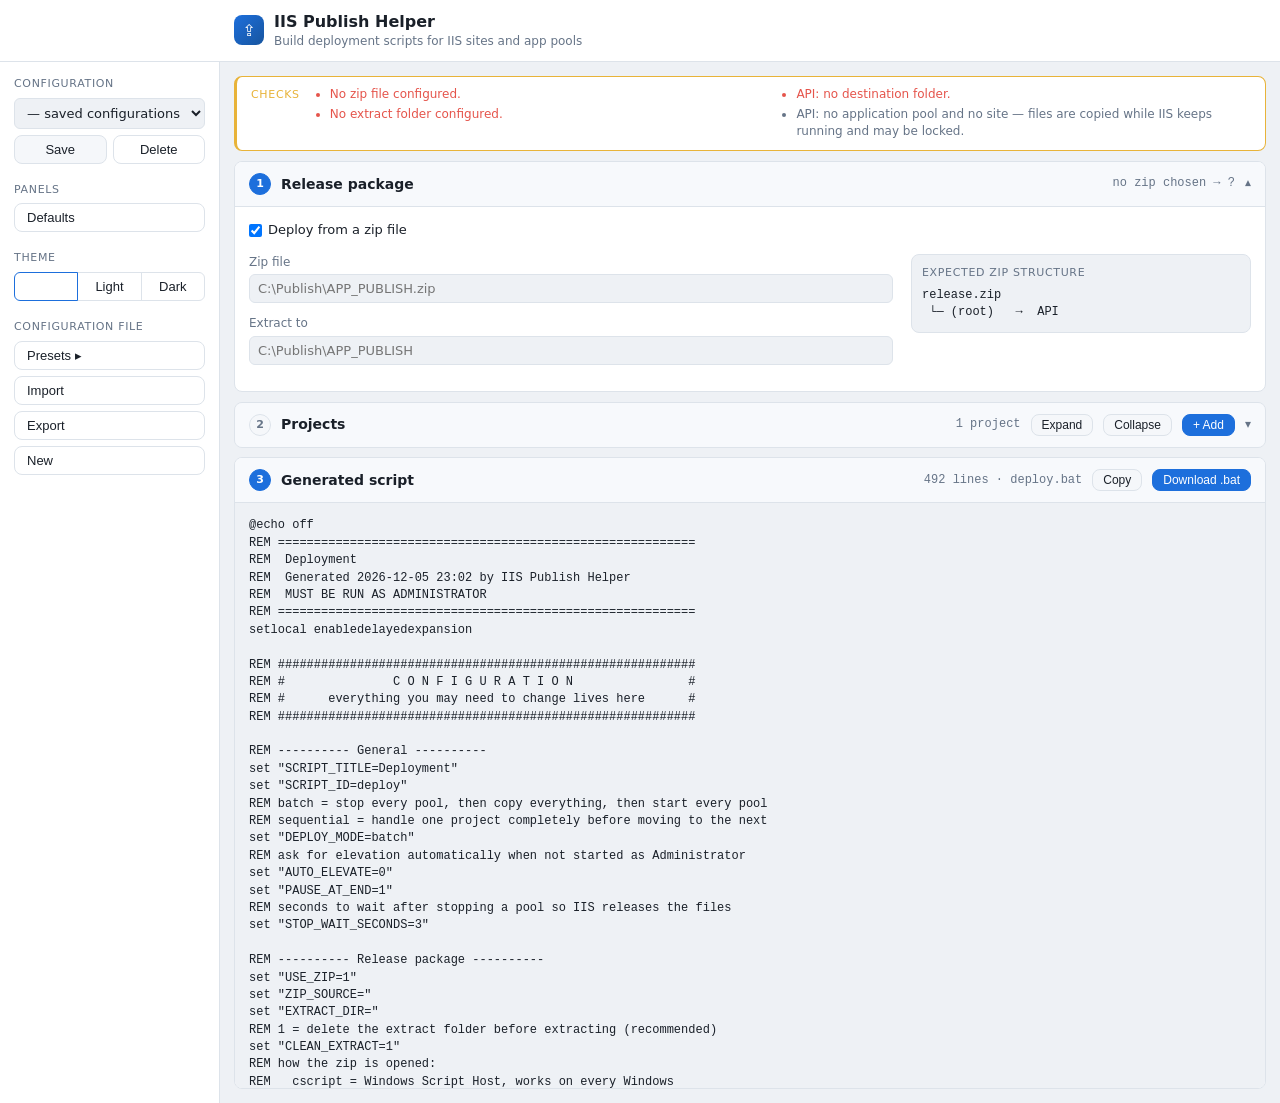
==== index.html @ c0751963 "Move the deployment order into Defaults Drop the standalone Settings step: the deployment order now " ====
<!DOCTYPE html>
<html lang="en">
<head>
<meta charset="utf-8">
<meta name="viewport" content="width=device-width, initial-scale=1">
<title>IIS Publish Helper</title>
<link rel="stylesheet" href="css/styles.css">
<script>
  /* pin the saved theme before first paint, so the page never flashes the other palette */
  try {
    var t = localStorage.getItem('iis-publish-helper.theme');
    if (t === 'light' || t === 'dark') document.documentElement.setAttribute('data-theme', t);
  } catch (e) { /* storage blocked: follow the OS */ }
</script>
</head>
<body>

<header class="topbar">
  <div class="brand">
    <span class="logo">⇪</span>
    <div>
      <h1>IIS Publish Helper</h1>
      <p class="sub">Build deployment scripts for IIS sites and app pools</p>
    </div>
  </div>
</header>

<div class="shell">

<aside class="sidebar">
  <nav class="side-actions">
    <div class="side-group">
      <span class="side-label">Configuration</span>
      <select id="savedSelect" title="Saved configurations">
        <option value="">— saved configurations —</option>
      </select>
      <div class="side-row">
        <button id="btnSave" class="btn">Save</button>
        <button id="btnDelete" class="btn ghost">Delete</button>
      </div>
    </div>

    <div class="side-group">
      <span class="side-label">Panels</span>
      <button id="btnDefaults" class="btn ghost side-btn" title="Show the rarely-changed values">Defaults</button>
    </div>

    <div class="side-group">
      <span class="side-label">Theme</span>
      <div class="side-row theme-switch" role="group" aria-label="Theme">
        <button class="btn ghost" data-theme-choice="system" title="Follow the Windows setting">System</button>
        <button class="btn ghost" data-theme-choice="light">Light</button>
        <button class="btn ghost" data-theme-choice="dark">Dark</button>
      </div>
    </div>

    <div class="side-group">
      <span class="side-label">Configuration file</span>
      <button id="btnPreset" class="btn ghost side-btn">Presets ▸</button>
      <button id="btnImport" class="btn ghost side-btn">Import</button>
      <button id="btnExportJson" class="btn ghost side-btn">Export</button>
      <button id="btnNew" class="btn ghost side-btn">New</button>
      <input type="file" id="fileImport" accept=".json,application/json" hidden>
    </div>
  </nav>
</aside>

<div id="presetMenu" class="menu" hidden></div>

<div class="content">

<div id="warningsCard" class="warnbar" hidden>
  <span class="warnbar-title">Checks</span>
  <ul id="warnings" class="warnings"></ul>
</div>

<main class="workspace">

<div class="steps">

  <!-- ----------------------------------------------- 1. package -->
  <details class="step" id="step-package" open>
    <summary class="step-head">
      <span class="step-num">1</span>
      <span class="step-title">Release package</span>
      <span class="step-sum" id="sum-package"></span>
      <span class="chev" aria-hidden="true">▾</span>
    </summary>
    <div class="step-body">
      <div class="checks">
        <label class="check"><input type="checkbox" data-bind="useZip"> Deploy from a zip file</label>
      </div>
      <div class="split cond-zip">
        <div class="grid">
          <label class="span-all">Zip file
            <input data-bind="zipSource" placeholder="C:\Publish\APP_PUBLISH.zip">
          </label>
          <label class="span-all">Extract to
            <input data-bind="extractDir" placeholder="C:\Publish\APP_PUBLISH">
          </label>
        </div>
        <div class="tree-wrap">
          <div class="tree-title">Expected zip structure</div>
          <pre id="zipTree" class="tree"></pre>
        </div>
      </div>
      <p class="cond-nozip note">Every project uses its own absolute source folder — no zip is unpacked.</p>
    </div>
  </details>

  <!-- ---------------------------------------------- 2. projects -->
  <details class="step" id="step-projects">
    <summary class="step-head">
      <span class="step-num">2</span>
      <span class="step-title">Projects</span>
      <span class="step-sum" id="sum-projects"></span>
      <button id="btnExpandAll" class="btn tiny" title="Open every project">Expand</button>
      <button id="btnCollapseAll" class="btn tiny" title="Close every project">Collapse</button>
      <button id="btnAddProjectTop" class="btn tiny primary">+ Add</button>
      <span class="chev" aria-hidden="true">▾</span>
    </summary>
    <div class="step-body">
      <div id="projects"></div>
      <button id="btnAddProject" class="btn add-wide">+ Add project</button>
    </div>
  </details>

  <!-- ------------------------------------------------- defaults -->
  <details class="step defaults" id="step-defaults" hidden>
    <summary class="step-head">
      <span class="step-num" aria-hidden="true">⚙</span>
      <span class="step-title">Defaults</span>
      <span class="step-sum" id="sum-defaults"></span>
      <span class="chev" aria-hidden="true">▾</span>
    </summary>
    <div class="step-body">
      <p class="note">Values that rarely change. They are part of the configuration and are saved and
        exported with it — this panel is simply out of the way until you need it.</p>

      <div class="checks">
        <label class="check"><input type="checkbox" data-bind="autoElevate"> Auto-elevate to Administrator</label>
        <label class="check"><input type="checkbox" data-bind="pauseAtEnd"> Pause at the end</label>
        <label class="check"><input type="checkbox" data-bind="logEnabled"> Write a log file</label>
        <label class="check cond-zip"><input type="checkbox" data-bind="cleanExtract">
          Empty the extract folder before extracting</label>
      </div>

      <div class="grid">
        <label>Deployment order
          <select data-bind="deployMode">
            <option value="batch">All projects at a time</option>
            <option value="sequential">One project at a time</option>
          </select>
        </label>
        <label>File name
          <div class="withsuffix">
            <input data-bind="scriptName" placeholder="deploy-actfms">
            <span class="suffix">.bat</span>
          </div>
        </label>
        <label>Title shown while running
          <input data-bind="title" placeholder="ACTFMS Deployment">
        </label>
        <label>Wait after stopping a pool <span class="hint-inline">seconds</span>
          <input type="number" min="0" max="120" data-bind="stopWait">
        </label>
        <label class="cond-zip">How the zip is unpacked
          <select data-bind="unzipMethod">
            <option value="cscript">cscript — Windows Script Host</option>
            <option value="tar">tar — Windows 10 1803 / Server 2019 and newer</option>
            <option value="7zip">7-Zip</option>
          </select>
        </label>
        <label class="cond-log">Log folder
          <input data-bind="logDir" placeholder="C:\Publish\_logs">
        </label>
      </div>

      <hr class="rule">

      <div class="checks">
        <label class="check"><input type="checkbox" data-bind="backupEnabled">
          Back up the destination folders before replacing files</label>
      </div>
      <div class="grid">
        <label class="cond-backup">Backup root folder
          <input data-bind="backupRoot" placeholder="C:\Publish\_backups">
        </label>
        <label class="cond-backup">Keep only the newest N runs <span class="hint-inline">0 = keep all</span>
          <input type="number" min="0" max="365" data-bind="backupKeep">
        </label>
        <label>Folder for the generated exclude lists
          <input data-bind="excludeDir" placeholder="C:\Publish\_excludes">
        </label>
      </div>
      <p class="note cond-backup">Each run writes
        <code>&lt;backup root&gt;\&lt;timestamp&gt;\&lt;project&gt;\&lt;folder&gt;</code> using robocopy.</p>
      <p class="note">The script writes one exclude list per project into the exclude folder at run time, so the
        .bat file stays self-contained. <strong>That path must not contain spaces</strong> — xcopy cannot quote it.</p>
    </div>
  </details>

</div><!-- /.steps -->

<!-- -------------------------------------------------- 3. script -->
<aside class="script-col">
  <section class="step pane" id="step-output">
    <div class="step-head static">
      <span class="step-num">3</span>
      <span class="step-title">Generated script</span>
      <span class="step-sum" id="sum-output"></span>
      <button id="btnCopy" class="btn tiny">Copy</button>
      <button id="btnDownload" class="btn tiny primary">Download .bat</button>
    </div>
    <div class="step-body no-pad">
      <pre id="output" class="output"></pre>
    </div>
  </section>
</aside>

</main>

</div><!-- /.content -->
</div><!-- /.shell -->

<template id="projectTemplate">
  <details class="project" open>
    <summary class="project-head">
      <span class="pnum"></span>
      <span class="pname"></span>
      <span class="pmeta"></span>
      <span class="pskip">skipped</span>
      <span class="project-tools">
        <button class="icon" data-act="up" title="Move up">↑</button>
        <button class="icon" data-act="down" title="Move down">↓</button>
        <button class="icon" data-act="dup" title="Duplicate">⧉</button>
        <button class="icon danger" data-act="del" title="Remove">✕</button>
      </span>
      <span class="chev" aria-hidden="true">▾</span>
    </summary>

    <div class="project-body">
      <div class="pcol">
        <div class="grid">
          <label>Project name
            <input data-bind="name" placeholder="API">
          </label>
          <label>Origin
            <select data-bind="sourceMode">
              <option value="zip">Folder inside the zip</option>
              <option value="abs">Absolute path</option>
            </select>
          </label>
        </div>
        <label>
          <input data-bind="sourceSub" class="src-zip" placeholder="ACTFMS_API">
          <input data-bind="sourceAbs" class="src-abs" placeholder="C:\builds\ACTFMS_API">
        </label>
        <p class="resolved">→ <span class="resolved-path"></span></p>

        <div class="label-row">
          <span class="lbl">Destination folders</span>
          <button class="btn tiny" data-act="addTarget">+ destination</button>
        </div>
        <div class="target-list"></div>
      </div>

      <div class="pcol">
        <div class="grid">
          <label>Application pool
            <input data-bind="pool" placeholder="MPSAPI">
          </label>
          <label>Site name <span class="hint-inline">optional</span>
            <input data-bind="site" placeholder="MPSAPI">
          </label>
        </div>
        <div class="checks">
          <label class="check"><input type="checkbox" data-bind="enabled"> Include in the script</label>
          <label class="check"><input type="checkbox" data-bind="backup"> Back up this project</label>
        </div>
        <label>Do not replace these files
          <textarea data-bind="keepText" rows="4" placeholder="appsettings.json&#10;web.config"></textarea>
        </label>
        <p class="note">One entry per line, matched by xcopy against the full source path — <code>web.config</code>
          also protects <code>sub\web.config</code>. Listed files are never copied, so a destination that does not
          have the file yet will not get one.</p>
      </div>
    </div>
  </details>
</template>

<template id="targetTemplate">
  <div class="target">
    <input data-bind="target" placeholder="C:\Team ACTFMS\Web services\MPSAPI">
    <button class="icon danger" data-act="delTarget" title="Remove destination">✕</button>
  </div>
</template>

<div id="toast" class="toast" hidden></div>

<script src="js/presets.js"></script>
<script src="js/generator.js"></script>
<script src="js/app.js"></script>
</body>
</html>
---- css/styles.css ----
:root {
  --bg: #0f1216;
  --panel: #161b22;
  --panel-2: #1c232c;
  --head: #1a212a;
  --line: #2a323d;
  --text: #dfe6ee;
  --muted: #a3afbd;
  --accent: #4f9cf9;
  --accent-2: #2f6fd0;
  --danger: #e5544b;
  --warn: #e8b339;
  --radius: 8px;
  --mono: "Cascadia Mono", Consolas, "SF Mono", Menlo, monospace;
  --wrap: 1700px;
  --side: 220px;
  color-scheme: dark;   /* native controls and scrollbars follow the palette */
}

/* light palette: follows the OS unless the theme switch pins one via html[data-theme] */
@media (prefers-color-scheme: light) {
  :root:not([data-theme="dark"]) {
    --bg: #eef1f5;
    --panel: #ffffff;
    --panel-2: #f5f7fa;
    --head: #f7f9fc;
    --line: #dde3ea;
    --text: #1a2029;
    --muted: #667487;
    --accent: #1d6fdc;
    --accent-2: #17559f;
    color-scheme: light;
  }
}
:root[data-theme="light"] {
  --bg: #eef1f5;
  --panel: #ffffff;
  --panel-2: #f5f7fa;
  --head: #f7f9fc;
  --line: #dde3ea;
  --text: #1a2029;
  --muted: #667487;
  --accent: #1d6fdc;
  --accent-2: #17559f;
  color-scheme: light;
}

* { box-sizing: border-box; }

/* an author `display` rule outranks the browser's [hidden] — put it back */
[hidden] { display: none !important; }

body {
  margin: 0;
  background: var(--bg);
  color: var(--text);
  font: 14px/1.45 "Segoe UI", system-ui, -apple-system, sans-serif;
}

h1 { margin: 0; font-size: 16px; font-weight: 600; }
code { font-family: var(--mono); font-size: .92em; background: var(--panel-2); padding: 1px 4px; border-radius: 4px; }

/* ---------------------------------------------------- topbar */
.topbar {
  display: flex; align-items: center;
  padding: 10px 0 10px var(--side);   /* clear the rail, so the brand sits over the content column */
  background: var(--panel);
  border-bottom: 1px solid var(--line);
  z-index: 30;
}
/* same box as .workspace: centred, capped at --wrap, 14px gutter — so both start on one x */
.brand {
  display: flex; align-items: center; gap: 10px;
  width: 100%; max-width: var(--wrap); margin: 0 auto; padding: 0 14px;
}
.logo {
  width: 30px; height: 30px; flex: none; display: grid; place-items: center;
  background: linear-gradient(135deg, var(--accent), var(--accent-2));
  color: #fff; border-radius: var(--radius); font-size: 16px;
}
.sub { margin: 0; font-size: 12px; color: var(--muted); }

/* ---------------------------------------------------- sidebar */
.shell { display: flex; align-items: stretch; }

.sidebar {
  flex: none; width: var(--side);
  padding: 14px;
  background: var(--panel);
  border-right: 1px solid var(--line);
  overflow-y: auto;
}

.side-actions { display: flex; flex-direction: column; gap: 18px; }
.side-group { display: flex; flex-direction: column; gap: 6px; }
.side-label {
  font-size: 11px; text-transform: uppercase; letter-spacing: .06em; color: var(--muted);
}
.side-row { display: flex; gap: 6px; }
.side-row .btn { flex: 1; }
.side-btn { text-align: left; }
.theme-switch { gap: 0; }
.theme-switch .btn { padding-left: 0; padding-right: 0; border-radius: 0; margin-left: -1px; }
.theme-switch .btn:first-child { border-radius: 6px 0 0 6px; margin-left: 0; }
.theme-switch .btn:last-child { border-radius: 0 6px 6px 0; }
.theme-switch .btn.primary, .theme-switch .btn:hover { position: relative; z-index: 1; }

.content { flex: 1; min-width: 0; display: flex; flex-direction: column; }

/* narrow windows: the rail folds back into a bar under the title */
@media (max-width: 900px) {
  .topbar { padding-left: 0; }        /* no rail to clear once it folds to the top */
  .shell { flex-direction: column; min-height: 0; }
  .sidebar {
    width: auto; padding: 10px 14px;
    border-right: none; border-bottom: 1px solid var(--line);
    display: flex; flex-wrap: wrap; align-items: center; gap: 10px 18px;
    overflow: visible;
  }
  .side-actions { flex-direction: row; flex-wrap: wrap; align-items: flex-end; gap: 10px 18px; }
  .side-group { flex-direction: row; align-items: center; }
  .side-label { display: none; }
  .side-btn { text-align: center; }
  #savedSelect { width: 190px; }
}

/* ---------------------------------------------------- controls */
.btn {
  border: 1px solid var(--line); background: var(--panel-2); color: var(--text);
  padding: 6px 12px; border-radius: var(--radius); cursor: pointer; font-size: 13px;
  white-space: nowrap;
}
.btn:hover { border-color: var(--accent); }
.btn.primary { background: var(--accent); border-color: var(--accent); color: #fff; }
.btn.primary:hover { background: var(--accent-2); }
.btn.ghost { background: transparent; }
.btn.tiny { padding: 3px 10px; font-size: 12px; }
.btn.add-wide {
  width: 100%; border-style: dashed; background: transparent; color: var(--muted);
  padding: 9px; margin-top: 4px;
}
.btn.add-wide:hover { color: var(--accent); border-color: var(--accent); }

.icon {
  border: 1px solid transparent; background: transparent; color: var(--muted);
  width: 26px; height: 26px; border-radius: 6px; cursor: pointer; line-height: 1;
}
.icon:hover { background: var(--panel); color: var(--text); border-color: var(--line); }
.icon.danger:hover { color: #fff; background: var(--danger); border-color: var(--danger); }

input, select, textarea {
  width: 100%; background: var(--bg); color: var(--text);
  border: 1px solid var(--line); border-radius: 6px; padding: 6px 8px;
  font-family: inherit; font-size: 13px;
}
input:focus, select:focus, textarea:focus { outline: none; border-color: var(--accent); }
textarea { font-family: var(--mono); resize: vertical; }
select { cursor: pointer; }

label { display: block; font-size: 12px; color: var(--muted); margin-bottom: 12px; }
label > input, label > select, label > textarea, label > .withsuffix { margin-top: 3px; }

.check { display: flex; align-items: center; gap: 6px; margin: 0; color: var(--text); font-size: 13px; cursor: pointer; }
.check input { width: auto; margin: 0; cursor: pointer; }
.checks { display: flex; flex-wrap: wrap; gap: 10px 22px; margin-bottom: 14px; }

.grid { display: grid; grid-template-columns: repeat(auto-fit, minmax(230px, 1fr)); gap: 0 16px; }
.grid .span-all { grid-column: 1 / -1; }
.hint-inline { color: var(--muted); font-weight: normal; text-transform: none; }
.note { font-size: 12px; color: var(--muted); margin: 2px 0 8px; }

.withsuffix { display: flex; align-items: center; }
.withsuffix input { border-top-right-radius: 0; border-bottom-right-radius: 0; }
.withsuffix .suffix {
  border: 1px solid var(--line); border-left: none; padding: 6px 8px; font-size: 13px;
  color: var(--muted); background: var(--panel-2); border-radius: 0 6px 6px 0;
}

/* ---------------------------------------------------- layout */
.workspace {
  display: grid;
  grid-template-columns: minmax(0, 1fr) minmax(440px, 44%);
  align-items: start;
  gap: 0 14px;
  padding: 14px;
  max-width: var(--wrap);
  margin: 0 auto;
}
/* the sidebar eats 220px, so the script column needs a wider window than the content alone */
@media (max-width: 1400px) {
  .workspace { grid-template-columns: 1fr; gap: 10px; }
}

/* two-column mode is an app shell: the window never scrolls, each column does */
@media (min-width: 1401px) {
  html, body { height: 100%; }
  body { display: flex; flex-direction: column; overflow: hidden; }
  .topbar { flex: none; }
  .shell { flex: 1; min-height: 0; }
  .content { min-height: 0; overflow: hidden; }
  .warnbar { flex: none; }
  .workspace {
    flex: 1; min-height: 0; overflow: hidden;
    align-items: stretch;
    grid-template-rows: minmax(0, 1fr);
  }
  .steps { min-height: 0; overflow-y: auto; padding-right: 6px; }
  .script-col { min-height: 0; }
  .pane { height: 100%; }
}

/* ---------------------------------------------------- steps */
.steps {
  display: flex; flex-direction: column; gap: 10px; min-width: 0;
  container: steps / inline-size;   /* the cards inside react to the column, not the window */
}

.step {
  flex: none;                   /* the column scrolls; cards must not be squeezed to fit it */
  background: var(--panel);
  border: 1px solid var(--line);
  border-radius: var(--radius);
  overflow: hidden;
}
.step[open] { border-color: var(--line); }

.step-head, .project-head {
  display: flex; align-items: center; gap: 10px;
  padding: 11px 14px; cursor: pointer; user-select: none;
  background: var(--head);
  list-style: none;
}
.step-head::-webkit-details-marker, .project-head::-webkit-details-marker { display: none; }
.step-head:hover, .project-head:hover { background: var(--panel-2); }
.step[open] > .step-head { border-bottom: 1px solid var(--line); }
.project[open] > .project-head { border-bottom: 1px solid var(--line); }

.step-num {
  width: 22px; height: 22px; flex: none; display: grid; place-items: center;
  border-radius: 50%; background: var(--panel-2); border: 1px solid var(--line);
  color: var(--muted); font-size: 11px; font-weight: 600;
}
.step[open] .step-num { background: var(--accent); border-color: var(--accent); color: #fff; }
.step-title { font-weight: 600; font-size: 14px; white-space: nowrap; }
.step-sum {
  color: var(--muted); font-size: 12px; font-family: var(--mono);
  margin-left: auto; overflow: hidden; text-overflow: ellipsis; white-space: nowrap;
  text-align: right;
}
.step-head .btn, .project-head .btn { flex: none; }
.chev { flex: none; color: var(--muted); font-size: 12px; transition: transform .18s ease; }
details[open] > summary > .chev { transform: rotate(180deg); }

.step.defaults { border-style: dashed; }
.step.defaults .step-num { background: var(--panel-2); border-color: var(--line); color: var(--muted); font-size: 13px; }
.rule { border: none; border-top: 1px solid var(--line); margin: 4px 0 14px; }

.step-body { padding: 14px; animation: reveal .18s ease-out; }
.step-body.no-pad { padding: 0; }
@keyframes reveal {
  from { opacity: 0; transform: translateY(-4px); }
  to   { opacity: 1; transform: none; }
}

.split { display: grid; grid-template-columns: minmax(0, 1fr) 340px; gap: 18px; align-items: start; }
@container steps (max-width: 780px) { .split { grid-template-columns: 1fr; } }

/* ---------------------------------------------------- zip tree */
.tree-wrap { background: var(--bg); border: 1px solid var(--line); border-radius: var(--radius); padding: 10px; }
.tree-title { font-size: 11px; text-transform: uppercase; letter-spacing: .06em; color: var(--muted); margin-bottom: 6px; }
.tree { font-family: var(--mono); font-size: 12px; margin: 0; white-space: pre; overflow-x: auto; }

/* ---------------------------------------------------- warnings */
.warnbar {
  display: flex; gap: 12px; align-items: baseline;
  margin: 14px auto -4px; padding: 9px 14px;
  width: calc(100% - 28px);
  max-width: calc(var(--wrap) - 28px);        /* lines up with .workspace minus its padding */
  background: var(--panel); border: 1px solid var(--warn); border-left-width: 3px;
  border-radius: var(--radius);
}
.warnbar-title { font-size: 11px; text-transform: uppercase; letter-spacing: .06em; color: var(--warn); flex: none; }
.warnings { margin: 0; padding-left: 18px; font-size: 12px; columns: 2; }
@media (max-width: 900px) { .warnings { columns: 1; } }
.warnings li { margin-bottom: 3px; break-inside: avoid; }
.warnings li.err { color: var(--danger); }
.warnings li.warn { color: var(--muted); }

/* ---------------------------------------------------- projects */
#projects { display: flex; flex-direction: column; gap: 8px; }

.project { flex: none; background: var(--panel); border: 1px solid var(--line); border-radius: var(--radius); overflow: hidden; }
.project.disabled { opacity: .6; }
.project-head { padding: 9px 12px; }

.pnum {
  width: 20px; height: 20px; flex: none; display: grid; place-items: center;
  border-radius: 5px; background: var(--panel-2); border: 1px solid var(--line);
  color: var(--muted); font-size: 11px;
}
.pname { font-weight: 600; font-size: 13px; white-space: nowrap; }
.pmeta {
  color: var(--muted); font-size: 12px; font-family: var(--mono);
  overflow: hidden; text-overflow: ellipsis; white-space: nowrap;
}
.pskip {
  display: none; font-size: 10px; text-transform: uppercase; letter-spacing: .05em;
  color: var(--warn); border: 1px solid var(--warn); border-radius: 10px; padding: 0 7px;
}
.project.disabled .pskip { display: inline-block; }
.project-tools { display: flex; gap: 2px; margin-left: auto; flex: none; }

.project-body { padding: 14px; display: grid; grid-template-columns: 1fr 1fr; gap: 0 22px; animation: reveal .18s ease-out; }
@container steps (max-width: 720px) { .project-body { grid-template-columns: 1fr; } }
.pcol { min-width: 0; }

.resolved { font-family: var(--mono); font-size: 12px; color: var(--muted); margin: -8px 0 12px; word-break: break-all; }
.label-row { display: flex; align-items: center; justify-content: space-between; margin-bottom: 5px; }
.lbl { font-size: 12px; color: var(--muted); }
.target { display: flex; gap: 6px; align-items: center; margin-bottom: 6px; }

/* mode-dependent visibility */
.project[data-mode="zip"] .src-abs { display: none; }
.project[data-mode="abs"] .src-zip { display: none; }

/* ---------------------------------------------------- output */
.script-col { min-width: 0; }

/* the script pane never folds and never scrolls the page — only its own body scrolls */
.pane { display: flex; flex-direction: column; }
.pane .step-head.static { cursor: default; }
.pane .step-head.static:hover { background: var(--head); }
.pane .step-num { background: var(--accent); border-color: var(--accent); color: #fff; }
.pane > .step-head { border-bottom: 1px solid var(--line); }
.pane > .step-body { min-height: 0; flex: 1; display: flex; animation: none; }

@media (max-width: 1400px) {
  .pane > .step-body { display: block; }
}

.output {
  font-family: var(--mono); font-size: 12px; line-height: 1.45;
  background: var(--bg); margin: 0; padding: 14px; flex: 1; min-width: 0;
  overflow: auto; max-height: 65vh; white-space: pre; tab-size: 4;
}
.pane .output { max-height: none; }
@media (max-width: 1400px) { .pane .output { max-height: 65vh; } }

/* ---------------------------------------------------- menu + toast */
.menu {
  position: fixed; z-index: 40; background: var(--panel); border: 1px solid var(--line);
  border-radius: var(--radius); padding: 4px; min-width: 240px; box-shadow: 0 10px 28px rgba(0,0,0,.4);
}
.menu button {
  display: block; width: 100%; text-align: left; background: transparent; border: none;
  color: var(--text); padding: 7px 10px; border-radius: 6px; cursor: pointer; font-size: 13px;
}
.menu button:hover { background: var(--panel-2); }
.menu .menu-hint { display: block; font-size: 11px; color: var(--muted); }

.toast {
  position: fixed; bottom: 18px; left: 50%; transform: translateX(-50%);
  background: var(--panel); border: 1px solid var(--accent); color: var(--text);
  padding: 8px 16px; border-radius: 20px; z-index: 50; font-size: 13px;
  box-shadow: 0 10px 28px rgba(0,0,0,.4);
}
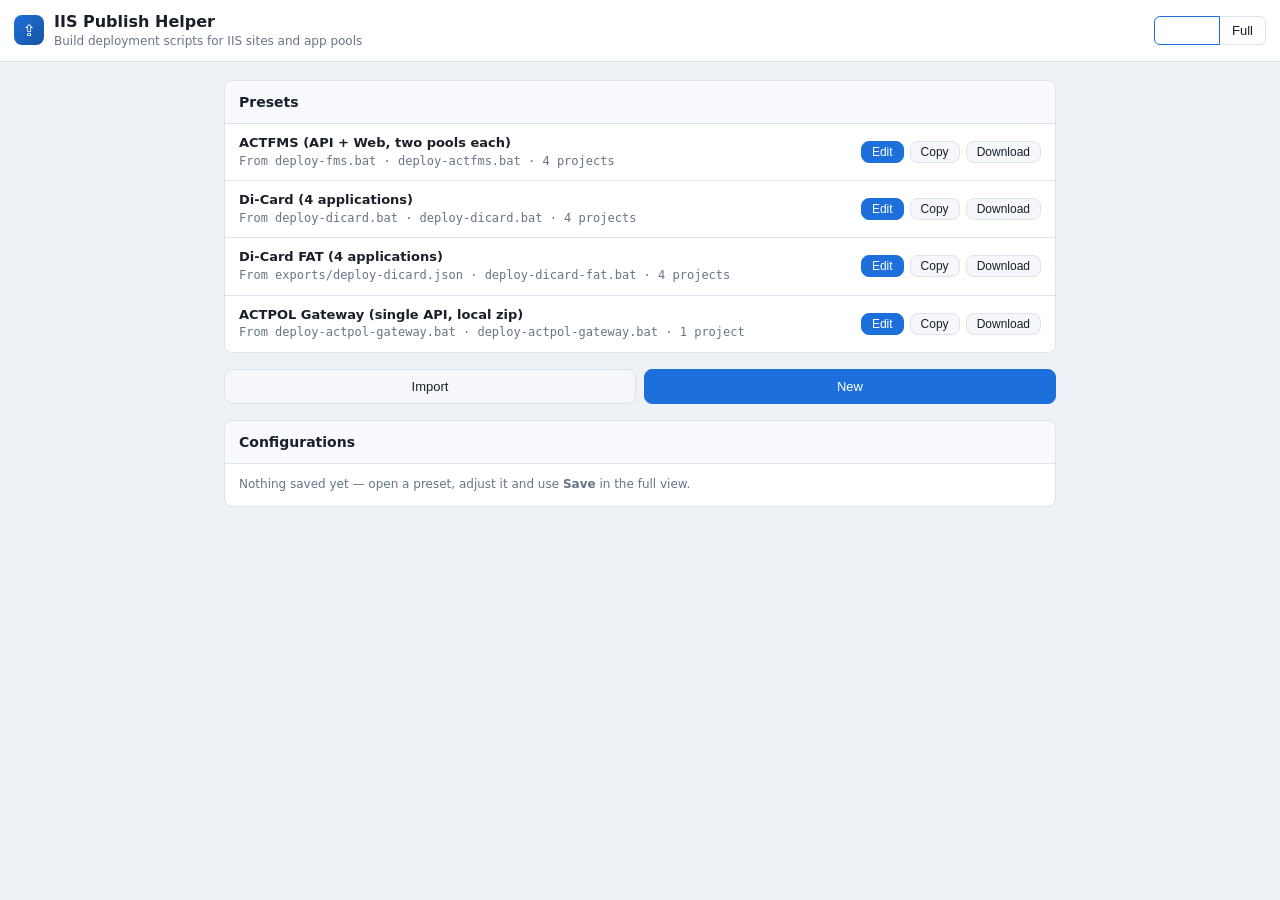
==== commit a1203cbb: "Add a simple view alongside the full editor A Simple / Full switch in the top bar. Simple, the defau" ====
--- a/index.html
+++ b/index.html
@@ -11,6 +11,11 @@
     var t = localStorage.getItem('iis-publish-helper.theme');
     if (t === 'light' || t === 'dark') document.documentElement.setAttribute('data-theme', t);
   } catch (e) { /* storage blocked: follow the OS */ }
+  /* same for the view, so the editor never flashes before the simple list */
+  var v = 'simple';
+  try { if (JSON.parse(localStorage.getItem('iis-publish-helper.ui') || '{}').view === 'full') v = 'full'; }
+  catch (e) { /* storage blocked or unreadable: simple */ }
+  document.documentElement.setAttribute('data-view', v);
 </script>
 </head>
 <body>
@@ -22,10 +27,49 @@
       <h1>IIS Publish Helper</h1>
       <p class="sub">Build deployment scripts for IIS sites and app pools</p>
     </div>
+    <div class="view-switch" role="group" aria-label="View">
+      <button class="btn ghost" data-view-choice="simple" title="Pick a preset or saved configuration">Simple</button>
+      <button class="btn ghost" data-view-choice="full" title="Every setting of the script being edited">Full</button>
+    </div>
   </div>
 </header>
 
-<div class="shell">
+<!-- ------------------------------------------------- simple view -->
+<main id="library" class="library">
+  <section class="lib-section">
+    <h2 class="lib-title">Presets</h2>
+    <ul id="libPresets" class="lib-list lib-scroll"></ul>
+  </section>
+
+  <div class="lib-actions">
+    <button id="libImport" class="btn">Import</button>
+    <button id="libNew" class="btn primary">New</button>
+  </div>
+
+  <section class="lib-section">
+    <h2 class="lib-title">Configurations</h2>
+    <ul id="libSaved" class="lib-list"></ul>
+    <p id="libSavedEmpty" class="note">Nothing saved yet — open a preset, adjust it and use <strong>Save</strong>
+      in the full view.</p>
+  </section>
+</main>
+
+<template id="libItemTemplate">
+  <li class="lib-item">
+    <div class="lib-text">
+      <span class="lib-name"></span>
+      <span class="lib-meta"></span>
+    </div>
+    <span class="lib-tools">
+      <button class="btn tiny primary" data-lib="edit" title="Open it in the full view">Edit</button>
+      <button class="btn tiny" data-lib="copy" title="Copy the generated .bat to the clipboard">Copy</button>
+      <button class="btn tiny" data-lib="download" title="Download the generated .bat">Download</button>
+      <button class="icon danger" data-lib="delete" title="Delete this configuration">✕</button>
+    </span>
+  </li>
+</template>
+
+<div class="shell" id="editor">
 
 <aside class="sidebar">
   <nav class="side-actions">
--- a/css/styles.css
+++ b/css/styles.css
@@ -80,6 +80,56 @@
 }
 .sub { margin: 0; font-size: 12px; color: var(--muted); }
 
+.view-switch { display: flex; margin-left: auto; }
+.view-switch .btn { border-radius: 0; margin-left: -1px; }
+.view-switch .btn:first-child { border-radius: 6px 0 0 6px; margin-left: 0; }
+.view-switch .btn:last-child { border-radius: 0 6px 6px 0; }
+.view-switch .btn.primary, .view-switch .btn:hover { position: relative; z-index: 1; }
+
+/* ---------------------------------------------------- views */
+/* simple: the library alone; full: the rail and the editor */
+/* html[data-view] is set before first paint by the inline script in index.html */
+[data-view="simple"] .shell,
+[data-view="full"] .library { display: none; }
+[data-view="simple"] .topbar { padding-left: 0; }   /* no rail to clear */
+
+/* ---------------------------------------------------- library (simple view) */
+.library {
+  width: 100%; max-width: 860px; margin: 0 auto; padding: 18px 14px 28px;
+  display: flex; flex-direction: column; gap: 16px;
+}
+.lib-section {
+  background: var(--panel); border: 1px solid var(--line); border-radius: var(--radius);
+  overflow: hidden;
+}
+.lib-title {
+  margin: 0; padding: 11px 14px; font-size: 14px; font-weight: 600;
+  background: var(--head); border-bottom: 1px solid var(--line);
+}
+.lib-list { list-style: none; margin: 0; padding: 0; }
+.lib-scroll { max-height: min(46vh, 420px); overflow-y: auto; }
+.lib-item {
+  display: flex; align-items: center; gap: 12px;
+  padding: 10px 14px; border-bottom: 1px solid var(--line);
+}
+.lib-item:last-child { border-bottom: none; }
+.lib-item:hover { background: var(--panel-2); }
+.lib-text { display: flex; flex-direction: column; min-width: 0; flex: 1; }
+.lib-name { font-weight: 600; font-size: 13px; }
+.lib-meta {
+  color: var(--muted); font-size: 12px; font-family: var(--mono);
+  overflow: hidden; text-overflow: ellipsis; white-space: nowrap;
+}
+.lib-tools { display: flex; align-items: center; gap: 6px; flex: none; }
+.lib-section .note { margin: 0; padding: 12px 14px; }
+.lib-actions { display: flex; gap: 8px; }
+.lib-actions .btn { flex: 1; padding: 9px 12px; }
+
+@media (max-width: 600px) {
+  .lib-item { flex-wrap: wrap; }
+  .lib-tools { width: 100%; }
+}
+
 /* ---------------------------------------------------- sidebar */
 .shell { display: flex; align-items: stretch; }
 
@@ -197,6 +247,8 @@
   body { display: flex; flex-direction: column; overflow: hidden; }
   .topbar { flex: none; }
   .shell { flex: 1; min-height: 0; }
+  .library { flex: 1; min-height: 0; overflow-y: auto; max-width: none;
+             padding-left: max(14px, calc(50% - 416px)); padding-right: max(14px, calc(50% - 416px)); }
   .content { min-height: 0; overflow: hidden; }
   .warnbar { flex: none; }
   .workspace {
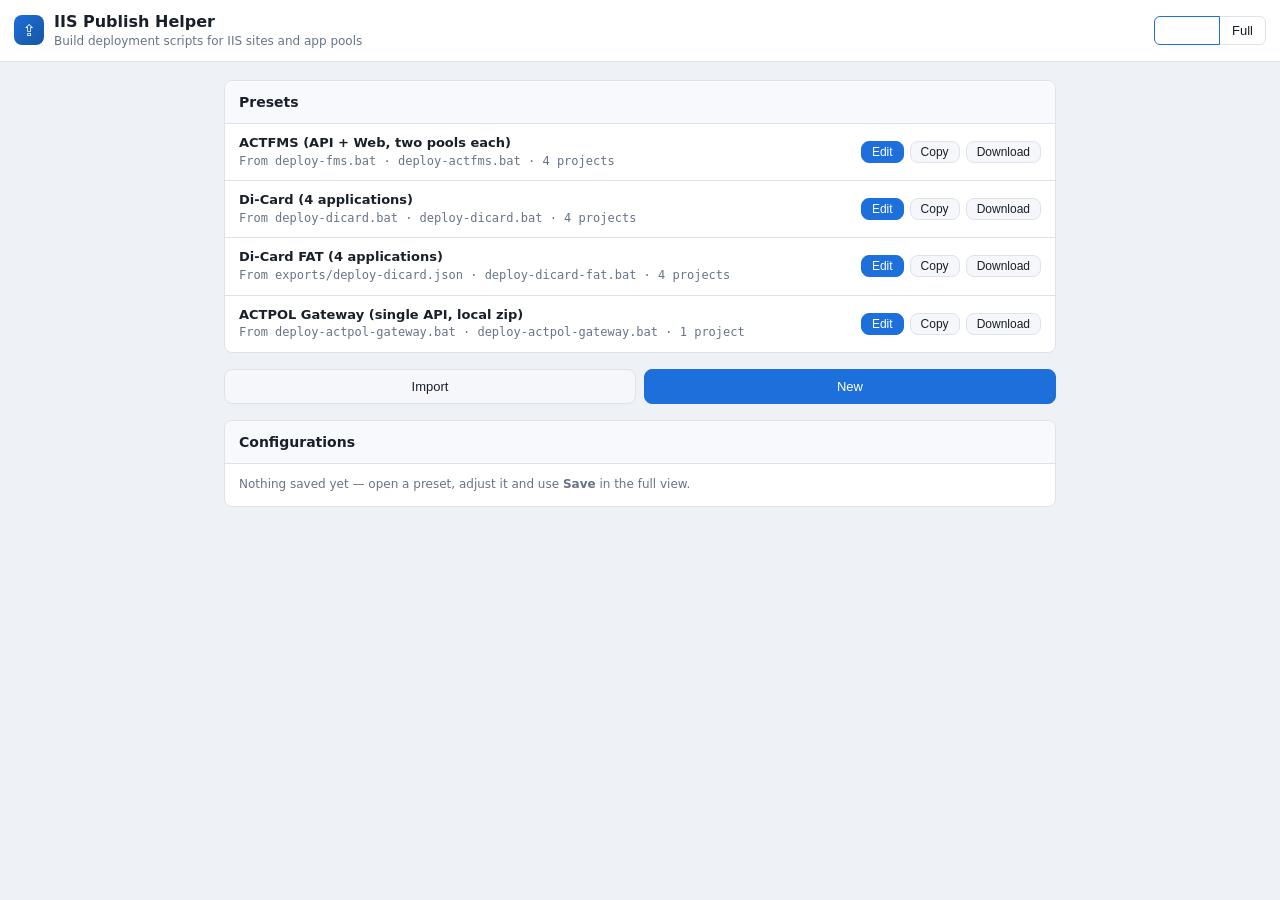
==== commit 7804abc9: "Rebuild the full view's rail from the simple view's cards The rail now uses the same cards and rows " ====
--- a/index.html
+++ b/index.html
@@ -72,44 +72,57 @@
 <div class="shell" id="editor">
 
 <aside class="sidebar">
-  <nav class="side-actions">
-    <div class="side-group">
-      <span class="side-label">Configuration</span>
-      <select id="savedSelect" title="Saved configurations">
-        <option value="">— saved configurations —</option>
-      </select>
-      <div class="side-row">
-        <button id="btnSave" class="btn">Save</button>
-        <button id="btnDelete" class="btn ghost">Delete</button>
-      </div>
-    </div>
-
-    <div class="side-group">
-      <span class="side-label">Panels</span>
+  <section class="lib-section side-card">
+    <h2 class="lib-title">Current script</h2>
+    <div class="side-current">
+      <span class="lib-name" id="curName"></span>
+      <span class="lib-meta" id="curMeta"></span>
+    </div>
+    <div class="side-card-actions">
+      <button id="btnSave" class="btn tiny primary" title="Keep it under a name in this browser">Save</button>
+      <button id="btnExportJson" class="btn tiny" title="Download the configuration as JSON">Export</button>
+    </div>
+  </section>
+
+  <section class="lib-section side-card">
+    <h2 class="lib-title">Presets</h2>
+    <ul id="sidePresets" class="lib-list side-list lib-scroll"></ul>
+  </section>
+
+  <div class="lib-actions">
+    <button id="btnImport" class="btn">Import</button>
+    <button id="btnNew" class="btn primary">New</button>
+    <input type="file" id="fileImport" accept=".json,application/json" hidden>
+  </div>
+
+  <section class="lib-section side-card">
+    <h2 class="lib-title">Configurations</h2>
+    <ul id="sideSaved" class="lib-list side-list lib-scroll"></ul>
+    <p id="sideSavedEmpty" class="note">Nothing saved yet.</p>
+  </section>
+
+  <section class="lib-section side-card">
+    <h2 class="lib-title">View</h2>
+    <div class="side-card-body">
       <button id="btnDefaults" class="btn ghost side-btn" title="Show the rarely-changed values">Defaults</button>
-    </div>
-
-    <div class="side-group">
-      <span class="side-label">Theme</span>
       <div class="side-row theme-switch" role="group" aria-label="Theme">
         <button class="btn ghost" data-theme-choice="system" title="Follow the Windows setting">System</button>
         <button class="btn ghost" data-theme-choice="light">Light</button>
         <button class="btn ghost" data-theme-choice="dark">Dark</button>
       </div>
     </div>
-
-    <div class="side-group">
-      <span class="side-label">Configuration file</span>
-      <button id="btnPreset" class="btn ghost side-btn">Presets ▸</button>
-      <button id="btnImport" class="btn ghost side-btn">Import</button>
-      <button id="btnExportJson" class="btn ghost side-btn">Export</button>
-      <button id="btnNew" class="btn ghost side-btn">New</button>
-      <input type="file" id="fileImport" accept=".json,application/json" hidden>
-    </div>
-  </nav>
+  </section>
 </aside>
 
-<div id="presetMenu" class="menu" hidden></div>
+<template id="sideItemTemplate">
+  <li class="lib-item side-item" tabindex="0">
+    <div class="lib-text">
+      <span class="lib-name"></span>
+      <span class="lib-meta"></span>
+    </div>
+    <button class="icon danger" data-side="delete" title="Delete this configuration">✕</button>
+  </li>
+</template>
 
 <div class="content">
 
--- a/css/styles.css
+++ b/css/styles.css
@@ -13,7 +13,7 @@
   --radius: 8px;
   --mono: "Cascadia Mono", Consolas, "SF Mono", Menlo, monospace;
   --wrap: 1700px;
-  --side: 220px;
+  --side: 270px;
   color-scheme: dark;   /* native controls and scrollbars follow the palette */
 }
 
@@ -133,19 +133,36 @@
 /* ---------------------------------------------------- sidebar */
 .shell { display: flex; align-items: stretch; }
 
+/* the rail is built from the same cards and rows as the simple view */
 .sidebar {
   flex: none; width: var(--side);
   padding: 14px;
-  background: var(--panel);
+  background: var(--bg);
   border-right: 1px solid var(--line);
   overflow-y: auto;
-}
-
-.side-actions { display: flex; flex-direction: column; gap: 18px; }
-.side-group { display: flex; flex-direction: column; gap: 6px; }
-.side-label {
-  font-size: 11px; text-transform: uppercase; letter-spacing: .06em; color: var(--muted);
-}
+  display: flex; flex-direction: column; gap: 12px;
+}
+
+.side-card { flex: none; }
+.side-card .lib-title { padding: 9px 12px; font-size: 13px; }
+.side-card .note { padding: 10px 12px; }
+.side-current { display: flex; flex-direction: column; padding: 10px 12px 0; min-width: 0; }
+.side-current .lib-meta span { display: block; overflow: hidden; text-overflow: ellipsis; }
+.side-current .dirty { color: var(--warn); }
+.side-card-actions { display: flex; gap: 6px; padding: 10px 12px 12px; }
+.side-card-actions .btn { flex: 1; }
+.side-card-body { display: flex; flex-direction: column; gap: 8px; padding: 12px; }
+.sidebar .lib-actions .btn { padding: 7px 10px; }
+
+.side-list.lib-scroll { max-height: 220px; }
+.side-item { padding: 8px 12px; gap: 6px; cursor: pointer; }
+.side-item .lib-name { font-size: 12.5px; }
+.side-item .lib-meta { font-size: 11px; }
+.side-item:focus-visible { outline: 2px solid var(--accent); outline-offset: -2px; }
+.side-item.active { background: var(--panel-2); box-shadow: inset 3px 0 0 var(--accent); }
+.side-item .icon { flex: none; opacity: 0; }
+.side-item:hover .icon, .side-item:focus-within .icon, .side-item.active .icon { opacity: 1; }
+
 .side-row { display: flex; gap: 6px; }
 .side-row .btn { flex: 1; }
 .side-btn { text-align: left; }
@@ -157,21 +174,17 @@
 
 .content { flex: 1; min-width: 0; display: flex; flex-direction: column; }
 
-/* narrow windows: the rail folds back into a bar under the title */
+/* narrow windows: the rail folds back above the content, its cards side by side */
 @media (max-width: 900px) {
   .topbar { padding-left: 0; }        /* no rail to clear once it folds to the top */
   .shell { flex-direction: column; min-height: 0; }
   .sidebar {
-    width: auto; padding: 10px 14px;
+    width: auto; padding: 12px 14px;
     border-right: none; border-bottom: 1px solid var(--line);
-    display: flex; flex-wrap: wrap; align-items: center; gap: 10px 18px;
+    display: grid; grid-template-columns: repeat(auto-fit, minmax(220px, 1fr)); align-items: start;
     overflow: visible;
   }
-  .side-actions { flex-direction: row; flex-wrap: wrap; align-items: flex-end; gap: 10px 18px; }
-  .side-group { flex-direction: row; align-items: center; }
-  .side-label { display: none; }
-  .side-btn { text-align: center; }
-  #savedSelect { width: 190px; }
+  .sidebar .lib-actions { grid-column: 1 / -1; }
 }
 
 /* ---------------------------------------------------- controls */
@@ -236,7 +249,7 @@
   max-width: var(--wrap);
   margin: 0 auto;
 }
-/* the sidebar eats 220px, so the script column needs a wider window than the content alone */
+/* the sidebar eats var(--side), so the script column needs a wider window than the content alone */
 @media (max-width: 1400px) {
   .workspace { grid-template-columns: 1fr; gap: 10px; }
 }
@@ -398,18 +411,7 @@
 .pane .output { max-height: none; }
 @media (max-width: 1400px) { .pane .output { max-height: 65vh; } }
 
-/* ---------------------------------------------------- menu + toast */
-.menu {
-  position: fixed; z-index: 40; background: var(--panel); border: 1px solid var(--line);
-  border-radius: var(--radius); padding: 4px; min-width: 240px; box-shadow: 0 10px 28px rgba(0,0,0,.4);
-}
-.menu button {
-  display: block; width: 100%; text-align: left; background: transparent; border: none;
-  color: var(--text); padding: 7px 10px; border-radius: 6px; cursor: pointer; font-size: 13px;
-}
-.menu button:hover { background: var(--panel-2); }
-.menu .menu-hint { display: block; font-size: 11px; color: var(--muted); }
-
+/* ---------------------------------------------------- toast */
 .toast {
   position: fixed; bottom: 18px; left: 50%; transform: translateX(-50%);
   background: var(--panel); border: 1px solid var(--accent); color: var(--text);
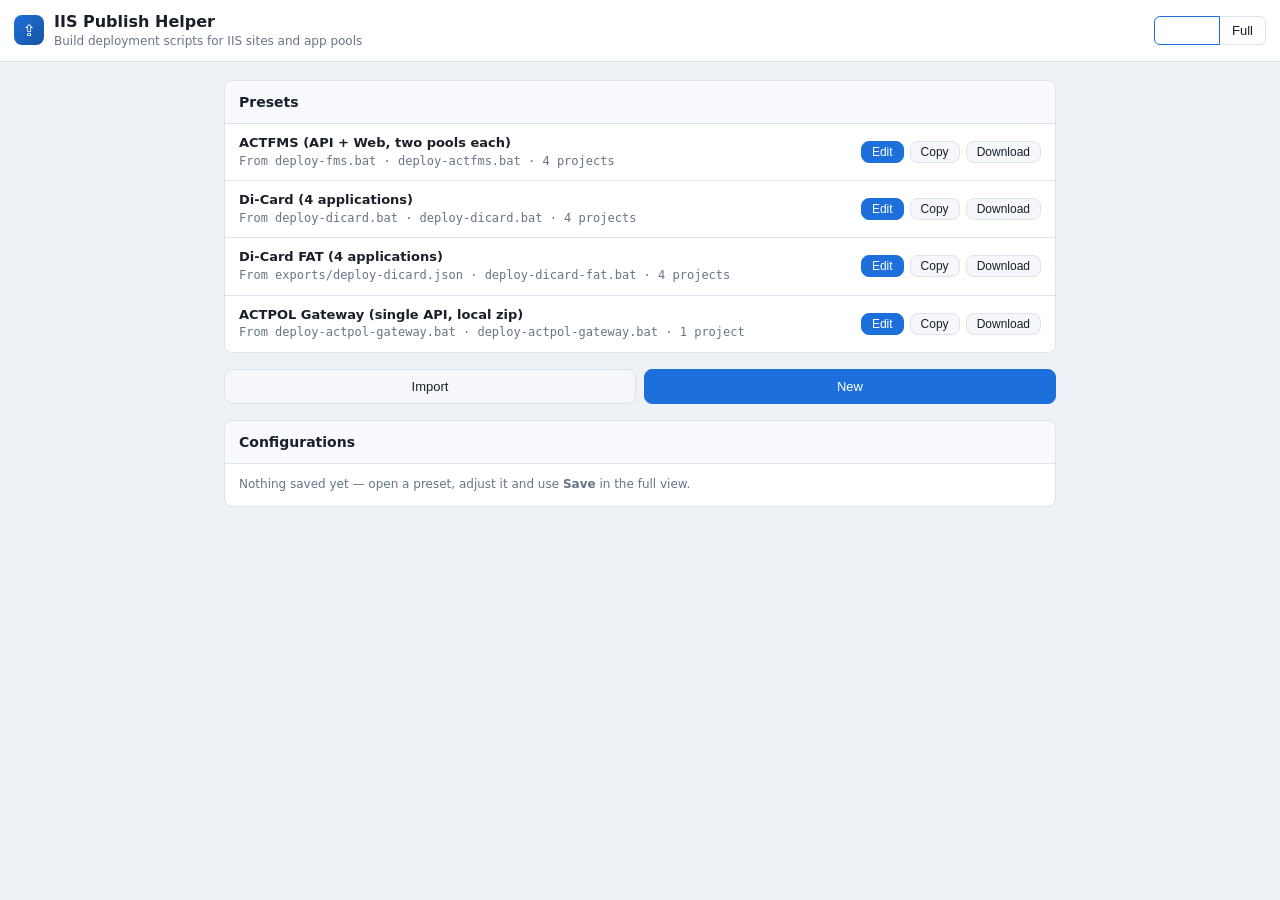
==== commit f011ad98: "Make the script pane collapsible, folded by default While folded, the full view is a single centred " ====
--- a/index.html
+++ b/index.html
@@ -126,14 +126,15 @@
 
 <div class="content">
 
-<div id="warningsCard" class="warnbar" hidden>
-  <span class="warnbar-title">Checks</span>
-  <ul id="warnings" class="warnings"></ul>
-</div>
-
 <main class="workspace">
 
 <div class="steps">
+
+  <!-- the checks ride in the steps column, so they share its width -->
+  <div id="warningsCard" class="warnbar" hidden>
+    <span class="warnbar-title">Checks</span>
+    <ul id="warnings" class="warnings"></ul>
+  </div>
 
   <!-- ----------------------------------------------- 1. package -->
   <details class="step" id="step-package" open>
@@ -262,14 +263,16 @@
 <!-- -------------------------------------------------- 3. script -->
 <aside class="script-col">
   <section class="step pane" id="step-output">
-    <div class="step-head static">
+    <div class="step-head" id="scriptHead" role="button" tabindex="0" aria-controls="scriptBody"
+         title="Show or hide the script">
       <span class="step-num">3</span>
       <span class="step-title">Generated script</span>
       <span class="step-sum" id="sum-output"></span>
       <button id="btnCopy" class="btn tiny">Copy</button>
       <button id="btnDownload" class="btn tiny primary">Download .bat</button>
-    </div>
-    <div class="step-body no-pad">
+      <span class="chev" aria-hidden="true">▾</span>
+    </div>
+    <div class="step-body no-pad" id="scriptBody">
       <pre id="output" class="output"></pre>
     </div>
   </section>
--- a/css/styles.css
+++ b/css/styles.css
@@ -246,6 +246,7 @@
   align-items: start;
   gap: 0 14px;
   padding: 14px;
+  width: 100%;                  /* auto margins in the flex column would otherwise shrink it to its content */
   max-width: var(--wrap);
   margin: 0 auto;
 }
@@ -263,7 +264,6 @@
   .library { flex: 1; min-height: 0; overflow-y: auto; max-width: none;
              padding-left: max(14px, calc(50% - 416px)); padding-right: max(14px, calc(50% - 416px)); }
   .content { min-height: 0; overflow: hidden; }
-  .warnbar { flex: none; }
   .workspace {
     flex: 1; min-height: 0; overflow: hidden;
     align-items: stretch;
@@ -272,7 +272,14 @@
   .steps { min-height: 0; overflow-y: auto; padding-right: 6px; }
   .script-col { min-height: 0; }
   .pane { height: 100%; }
-}
+  /* script folded: one column that scrolls as a whole, the script bar right under the steps */
+  .content.script-shut { overflow-y: auto; }
+  .content.script-shut .workspace { flex: none; overflow: visible; grid-template-rows: none; }
+  .content.script-shut .steps { overflow: visible; padding-right: 0; }
+  .content.script-shut .pane { height: auto; }
+}
+/* one column: capped and centred, so wide screens get breathing room on both sides */
+.content.script-shut .workspace { grid-template-columns: minmax(0, 1fr); gap: 10px; max-width: 1200px; }
 
 /* ---------------------------------------------------- steps */
 .steps {
@@ -338,9 +345,7 @@
 /* ---------------------------------------------------- warnings */
 .warnbar {
   display: flex; gap: 12px; align-items: baseline;
-  margin: 14px auto -4px; padding: 9px 14px;
-  width: calc(100% - 28px);
-  max-width: calc(var(--wrap) - 28px);        /* lines up with .workspace minus its padding */
+  flex: none; padding: 9px 14px;
   background: var(--panel); border: 1px solid var(--warn); border-left-width: 3px;
   border-radius: var(--radius);
 }
@@ -391,13 +396,13 @@
 /* ---------------------------------------------------- output */
 .script-col { min-width: 0; }
 
-/* the script pane never folds and never scrolls the page — only its own body scrolls */
+/* the script pane folds from its header and never scrolls the page — only its own body scrolls */
 .pane { display: flex; flex-direction: column; }
-.pane .step-head.static { cursor: default; }
-.pane .step-head.static:hover { background: var(--head); }
 .pane .step-num { background: var(--accent); border-color: var(--accent); color: #fff; }
 .pane > .step-head { border-bottom: 1px solid var(--line); }
-.pane > .step-body { min-height: 0; flex: 1; display: flex; animation: none; }
+.pane.shut > .step-head { border-bottom: none; }
+.pane.shut .step-num { background: var(--panel-2); border-color: var(--line); color: var(--muted); }
+.pane:not(.shut) > .step-head > .chev { transform: rotate(180deg); }.pane > .step-body { min-height: 0; flex: 1; display: flex; animation: none; }
 
 @media (max-width: 1400px) {
   .pane > .step-body { display: block; }
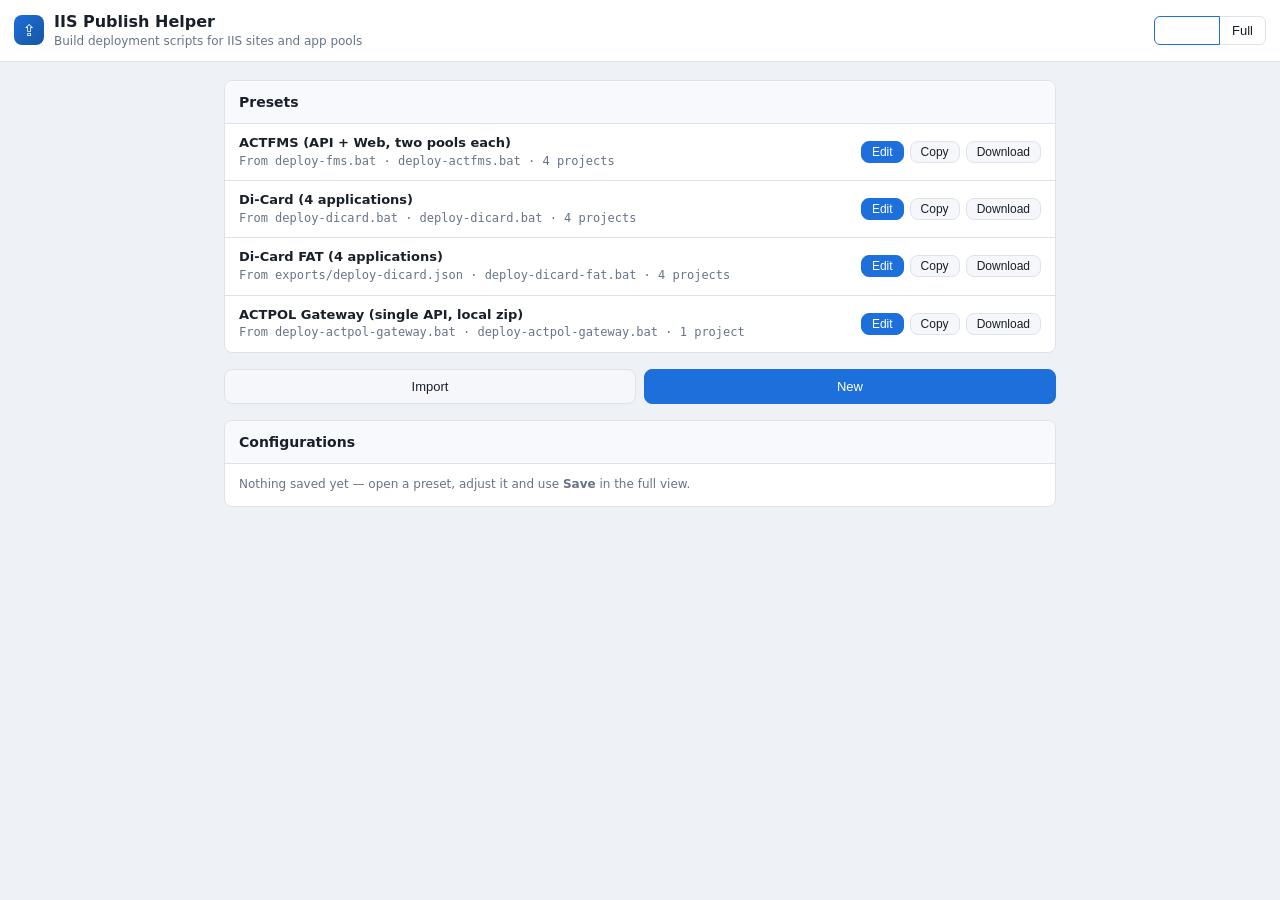
==== commit 530524f1: "Add an optional database scripts step for SQL Server and AS400 Each engine has its own switch and to" ====
--- a/index.html
+++ b/index.html
@@ -146,7 +146,7 @@
     </summary>
     <div class="step-body">
       <div class="checks">
-        <label class="check"><input type="checkbox" data-bind="useZip"> Deploy from a zip file</label>
+        <label class="check"><input type="checkbox" role="switch" data-bind="useZip"> Deploy from a zip file</label>
       </div>
       <div class="split cond-zip">
         <div class="grid">
@@ -183,6 +183,120 @@
     </div>
   </details>
 
+  <!-- ---------------------------------------------- 3. database -->
+  <details class="step" id="step-database">
+    <summary class="step-head">
+      <span class="step-num">3</span>
+      <span class="step-title">Database scripts</span>
+      <span class="step-sum" id="sum-database"></span>
+      <span class="chev" aria-hidden="true">▾</span>
+    </summary>
+    <div class="step-body">
+      <div class="checks">
+        <label class="check"><input type="checkbox" role="switch" data-bind="mssqlEnabled"> Run SQL Server scripts</label>
+        <label class="check"><input type="checkbox" role="switch" data-bind="as400Enabled"> Run AS400 scripts</label>
+      </div>
+      <p class="cond-nosql note">Both are off — the script does not touch any database.</p>
+
+      <div class="grid cond-sql">
+        <label>When to run them
+          <select data-bind="sqlWhen">
+            <option value="before">Before IIS is stopped</option>
+            <option value="stopped">While IIS is stopped, before the files are copied</option>
+            <option value="after">After IIS is started again</option>
+          </select>
+        </label>
+        <label class="check db-stop"><input type="checkbox" role="switch" data-bind="sqlStopOnError">
+          A failed script stops the deployment</label>
+      </div>
+      <p class="note cond-sql">Scripts run one after the other; after a failure the rest of that database's
+        list is skipped. <em>Before</em> aborts without touching IIS, <em>while stopped</em> keeps the old files and
+        starts IIS again, <em>after</em> can only count the error.</p>
+
+      <section class="db-card cond-mssql">
+        <h3 class="db-title">SQL Server</h3>
+        <div class="grid">
+          <label>Tool
+            <select data-bind="mssqlTool">
+              <option value="sqlcmd">sqlcmd</option>
+              <option value="invoke-sqlcmd">Invoke-Sqlcmd — PowerShell SqlServer module</option>
+            </select>
+          </label>
+          <label>Server <span class="hint-inline">instance</span>
+            <input data-bind="mssqlServer" placeholder="SQLSRV01\PROD">
+          </label>
+          <label>Database
+            <input data-bind="mssqlDatabase" placeholder="DICARD">
+          </label>
+          <label>Authentication
+            <select data-bind="mssqlAuth">
+              <option value="windows">Windows — the account running the script</option>
+              <option value="sql">SQL Server login</option>
+            </select>
+          </label>
+          <label class="cond-mssql-sql">User
+            <input data-bind="mssqlUser" placeholder="deploy_user">
+          </label>
+          <label class="cond-mssql-sql">Password <span class="hint-inline">empty = asked at run time</span>
+            <input type="password" data-bind="mssqlPassword" autocomplete="new-password">
+          </label>
+        </div>
+        <div class="checks">
+          <label class="check"><input type="checkbox" role="switch" data-bind="mssqlTrustCert">
+            Trust the server certificate</label>
+        </div>
+        <div class="grid">
+          <label>Scripts folder <span class="hint-inline cond-zip">relative = inside the zip</span>
+            <input data-bind="mssqlDir" placeholder="SQL_SERVER">
+          </label>
+          <label>Scripts, in order <span class="hint-inline">empty = every .sql in the folder, by name</span>
+            <textarea data-bind="mssqlFiles" rows="3" placeholder="01_tables.sql&#10;02_procedures.sql"></textarea>
+          </label>
+        </div>
+      </section>
+
+      <section class="db-card cond-as400">
+        <h3 class="db-title">AS400 <span class="hint-inline">Db2 for i</span></h3>
+        <div class="grid">
+          <label>Tool
+            <select data-bind="as400Tool">
+              <option value="odbc">IBM i Access ODBC Driver — through PowerShell</option>
+              <option value="db2">Db2 command line processor — db2</option>
+            </select>
+          </label>
+          <label class="cond-as400-odbc">System <span class="hint-inline">host name or IP</span>
+            <input data-bind="as400System" placeholder="AS400PROD">
+          </label>
+          <label class="cond-as400-odbc">Default library <span class="hint-inline">optional</span>
+            <input data-bind="as400Library" placeholder="DICARDLIB">
+          </label>
+          <label class="cond-as400-odbc">ODBC driver name
+            <input data-bind="as400Driver" placeholder="IBM i Access ODBC Driver">
+          </label>
+          <label class="cond-as400-db2">Database alias <span class="hint-inline">catalogued in the Db2 client</span>
+            <input data-bind="as400Database" placeholder="AS400PRD">
+          </label>
+          <label>User
+            <input data-bind="as400User" placeholder="DEPLOYUSR">
+          </label>
+          <label>Password <span class="hint-inline">empty = asked at run time</span>
+            <input type="password" data-bind="as400Password" autocomplete="new-password">
+          </label>
+        </div>
+        <div class="grid">
+          <label>Scripts folder <span class="hint-inline cond-zip">relative = inside the zip</span>
+            <input data-bind="as400Dir" placeholder="AS400">
+          </label>
+          <label>Scripts, in order <span class="hint-inline">empty = every .sql in the folder, by name</span>
+            <textarea data-bind="as400Files" rows="3" placeholder="01_files.sql&#10;02_procedures.sql"></textarea>
+          </label>
+        </div>
+        <p class="note cond-as400-odbc">Statements are split on a <code>;</code> at the end of a line and
+          <code>--</code> comment lines are skipped — the shape ACS Run SQL Scripts saves.</p>
+      </section>
+    </div>
+  </details>
+
   <!-- ------------------------------------------------- defaults -->
   <details class="step defaults" id="step-defaults" hidden>
     <summary class="step-head">
@@ -196,10 +310,10 @@
         exported with it — this panel is simply out of the way until you need it.</p>
 
       <div class="checks">
-        <label class="check"><input type="checkbox" data-bind="autoElevate"> Auto-elevate to Administrator</label>
-        <label class="check"><input type="checkbox" data-bind="pauseAtEnd"> Pause at the end</label>
-        <label class="check"><input type="checkbox" data-bind="logEnabled"> Write a log file</label>
-        <label class="check cond-zip"><input type="checkbox" data-bind="cleanExtract">
+        <label class="check"><input type="checkbox" role="switch" data-bind="autoElevate"> Auto-elevate to Administrator</label>
+        <label class="check"><input type="checkbox" role="switch" data-bind="pauseAtEnd"> Pause at the end</label>
+        <label class="check"><input type="checkbox" role="switch" data-bind="logEnabled"> Write a log file</label>
+        <label class="check cond-zip"><input type="checkbox" role="switch" data-bind="cleanExtract">
           Empty the extract folder before extracting</label>
       </div>
 
@@ -237,7 +351,7 @@
       <hr class="rule">
 
       <div class="checks">
-        <label class="check"><input type="checkbox" data-bind="backupEnabled">
+        <label class="check"><input type="checkbox" role="switch" data-bind="backupEnabled">
           Back up the destination folders before replacing files</label>
       </div>
       <div class="grid">
@@ -260,12 +374,12 @@
 
 </div><!-- /.steps -->
 
-<!-- -------------------------------------------------- 3. script -->
+<!-- -------------------------------------------------- 4. script -->
 <aside class="script-col">
   <section class="step pane" id="step-output">
     <div class="step-head" id="scriptHead" role="button" tabindex="0" aria-controls="scriptBody"
          title="Show or hide the script">
-      <span class="step-num">3</span>
+      <span class="step-num">4</span>
       <span class="step-title">Generated script</span>
       <span class="step-sum" id="sum-output"></span>
       <button id="btnCopy" class="btn tiny">Copy</button>
@@ -335,8 +449,8 @@
           </label>
         </div>
         <div class="checks">
-          <label class="check"><input type="checkbox" data-bind="enabled"> Include in the script</label>
-          <label class="check"><input type="checkbox" data-bind="backup"> Back up this project</label>
+          <label class="check"><input type="checkbox" role="switch" data-bind="enabled"> Include in the script</label>
+          <label class="check"><input type="checkbox" role="switch" data-bind="backup"> Back up this project</label>
         </div>
         <label>Do not replace these files
           <textarea data-bind="keepText" rows="4" placeholder="appsettings.json&#10;web.config"></textarea>
--- a/css/styles.css
+++ b/css/styles.css
@@ -223,8 +223,27 @@
 label { display: block; font-size: 12px; color: var(--muted); margin-bottom: 12px; }
 label > input, label > select, label > textarea, label > .withsuffix { margin-top: 3px; }
 
-.check { display: flex; align-items: center; gap: 6px; margin: 0; color: var(--text); font-size: 13px; cursor: pointer; }
-.check input { width: auto; margin: 0; cursor: pointer; }
+.check { display: flex; align-items: center; gap: 8px; margin: 0; color: var(--text); font-size: 13px; cursor: pointer; }
+
+/* every checkbox is drawn as a toggle switch; it stays a real checkbox underneath */
+.check input {
+  appearance: none; -webkit-appearance: none;
+  position: relative; flex: none;
+  width: 30px; height: 17px; margin: 0; padding: 0;
+  border: 1px solid var(--line); border-radius: 999px;
+  background: var(--panel-2);
+  cursor: pointer; transition: background .15s ease, border-color .15s ease;
+}
+.check input::before {
+  content: ""; position: absolute; top: 2px; left: 2px;
+  width: 11px; height: 11px; border-radius: 50%;
+  background: var(--muted);
+  transition: transform .15s ease, background .15s ease;
+}
+.check input:checked { background: var(--accent); border-color: var(--accent); }
+.check input:checked::before { transform: translateX(13px); background: #fff; }
+.check input:focus-visible { outline: 2px solid var(--accent); outline-offset: 2px; }
+.check input:disabled { opacity: .5; cursor: default; }
 .checks { display: flex; flex-wrap: wrap; gap: 10px 22px; margin-bottom: 14px; }
 
 .grid { display: grid; grid-template-columns: repeat(auto-fit, minmax(230px, 1fr)); gap: 0 16px; }
@@ -389,6 +408,11 @@
 .lbl { font-size: 12px; color: var(--muted); }
 .target { display: flex; gap: 6px; align-items: center; margin-bottom: 6px; }
 
+/* ---------------------------------------------------- database */
+.db-card { border: 1px solid var(--line); border-radius: var(--radius); padding: 12px 14px 2px; margin-bottom: 10px; }
+.db-title { margin: 0 0 10px; font-size: 13px; font-weight: 600; }
+.db-stop { align-self: end; margin-bottom: 20px; }
+
 /* mode-dependent visibility */
 .project[data-mode="zip"] .src-abs { display: none; }
 .project[data-mode="abs"] .src-zip { display: none; }
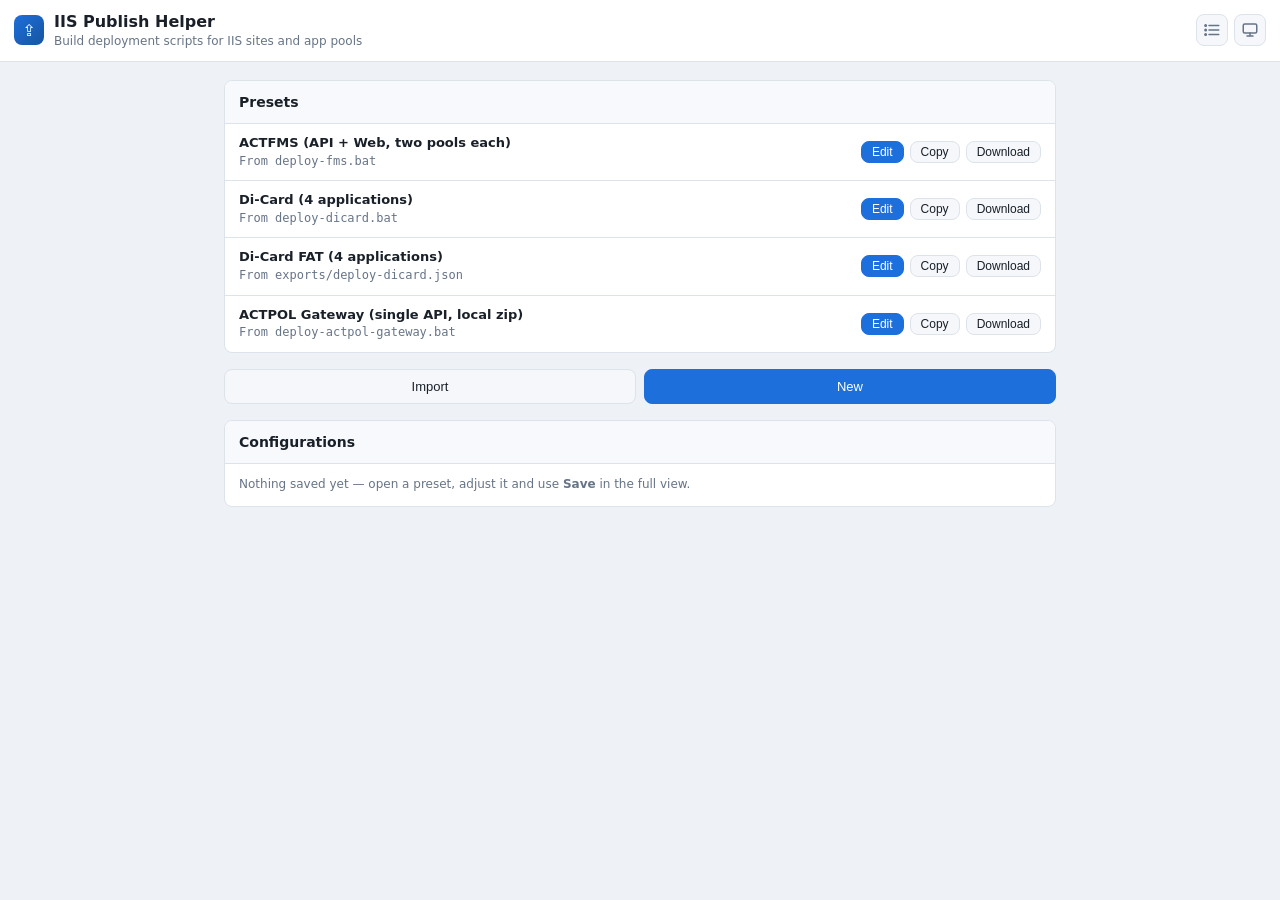
==== commit 2cf68019: "Move the view and theme switches to icon buttons in the top bar Each is a small button on the right " ====
--- a/index.html
+++ b/index.html
@@ -27,9 +27,17 @@
       <h1>IIS Publish Helper</h1>
       <p class="sub">Build deployment scripts for IIS sites and app pools</p>
     </div>
-    <div class="view-switch" role="group" aria-label="View">
-      <button class="btn ghost" data-view-choice="simple" title="Pick a preset or saved configuration">Simple</button>
-      <button class="btn ghost" data-view-choice="full" title="Every setting of the script being edited">Full</button>
+    <div class="nav-tools">
+      <!-- each button shows the current setting; a click moves to the next one -->
+      <button id="btnView" class="nav-toggle" type="button">
+        <svg class="when-simple" viewBox="0 0 24 24" aria-hidden="true"><path d="M8 6h13M8 12h13M8 18h13"/><circle cx="3.5" cy="6" r="1"/><circle cx="3.5" cy="12" r="1"/><circle cx="3.5" cy="18" r="1"/></svg>
+        <svg class="when-full" viewBox="0 0 24 24" aria-hidden="true"><rect x="3" y="4" width="18" height="16" rx="2"/><path d="M9 4v16M12.5 9h5M12.5 13h5M12.5 17h3"/></svg>
+      </button>
+      <button id="btnTheme" class="nav-toggle" type="button">
+        <svg class="when-system" viewBox="0 0 24 24" aria-hidden="true"><rect x="3" y="4" width="18" height="12" rx="2"/><path d="M8 20h8M12 16v4"/></svg>
+        <svg class="when-light" viewBox="0 0 24 24" aria-hidden="true"><circle cx="12" cy="12" r="4"/><path d="M12 2v2M12 20v2M4.9 4.9l1.4 1.4M17.7 17.7l1.4 1.4M2 12h2M20 12h2M4.9 19.1l1.4-1.4M17.7 6.3l1.4-1.4"/></svg>
+        <svg class="when-dark" viewBox="0 0 24 24" aria-hidden="true"><path d="M21 12.8A9 9 0 1 1 11.2 3a7 7 0 0 0 9.8 9.8z"/></svg>
+      </button>
     </div>
   </div>
 </header>
@@ -39,6 +47,7 @@
   <section class="lib-section">
     <h2 class="lib-title">Presets</h2>
     <ul id="libPresets" class="lib-list lib-scroll"></ul>
+    <p id="libPresetsNote" class="note" hidden></p>
   </section>
 
   <div class="lib-actions">
@@ -87,6 +96,7 @@
   <section class="lib-section side-card">
     <h2 class="lib-title">Presets</h2>
     <ul id="sidePresets" class="lib-list side-list lib-scroll"></ul>
+    <p id="sidePresetsNote" class="note" hidden></p>
   </section>
 
   <div class="lib-actions">
@@ -105,11 +115,6 @@
     <h2 class="lib-title">View</h2>
     <div class="side-card-body">
       <button id="btnDefaults" class="btn ghost side-btn" title="Show the rarely-changed values">Defaults</button>
-      <div class="side-row theme-switch" role="group" aria-label="Theme">
-        <button class="btn ghost" data-theme-choice="system" title="Follow the Windows setting">System</button>
-        <button class="btn ghost" data-theme-choice="light">Light</button>
-        <button class="btn ghost" data-theme-choice="dark">Dark</button>
-      </div>
     </div>
   </section>
 </aside>
--- a/css/styles.css
+++ b/css/styles.css
@@ -80,11 +80,30 @@
 }
 .sub { margin: 0; font-size: 12px; color: var(--muted); }
 
-.view-switch { display: flex; margin-left: auto; }
-.view-switch .btn { border-radius: 0; margin-left: -1px; }
-.view-switch .btn:first-child { border-radius: 6px 0 0 6px; margin-left: 0; }
-.view-switch .btn:last-child { border-radius: 0 6px 6px 0; }
-.view-switch .btn.primary, .view-switch .btn:hover { position: relative; z-index: 1; }
+/* icon-only toggles on the right: each shows the current setting, a click moves to the next */
+.nav-tools { display: flex; gap: 6px; margin-left: auto; }
+.nav-toggle {
+  width: 32px; height: 32px; padding: 0; flex: none;
+  display: grid; place-items: center;
+  border: 1px solid var(--line); border-radius: var(--radius);
+  background: var(--panel-2); color: var(--muted); cursor: pointer;
+}
+.nav-toggle:hover { color: var(--text); border-color: var(--accent); }
+.nav-toggle:focus-visible { outline: 2px solid var(--accent); outline-offset: 1px; }
+.nav-toggle svg {
+  display: none; width: 18px; height: 18px;
+  fill: none; stroke: currentColor; stroke-width: 2; stroke-linecap: round; stroke-linejoin: round;
+}
+.nav-toggle circle[r="1"] { fill: currentColor; }
+/* the attributes are set before first paint, so the right icon never flickers */
+[data-view="simple"] #btnView .when-simple,
+[data-view="full"] #btnView .when-full,
+:root:not([data-theme]) #btnTheme .when-system,
+[data-theme="light"] #btnTheme .when-light,
+[data-theme="dark"] #btnTheme .when-dark { display: block; }
+/* a pinned theme or the full view are "on": tint them with the accent */
+[data-view="full"] #btnView,
+[data-theme] #btnTheme { color: var(--accent); }
 
 /* ---------------------------------------------------- views */
 /* simple: the library alone; full: the rail and the editor */
@@ -166,11 +185,6 @@
 .side-row { display: flex; gap: 6px; }
 .side-row .btn { flex: 1; }
 .side-btn { text-align: left; }
-.theme-switch { gap: 0; }
-.theme-switch .btn { padding-left: 0; padding-right: 0; border-radius: 0; margin-left: -1px; }
-.theme-switch .btn:first-child { border-radius: 6px 0 0 6px; margin-left: 0; }
-.theme-switch .btn:last-child { border-radius: 0 6px 6px 0; }
-.theme-switch .btn.primary, .theme-switch .btn:hover { position: relative; z-index: 1; }
 
 .content { flex: 1; min-width: 0; display: flex; flex-direction: column; }
 
